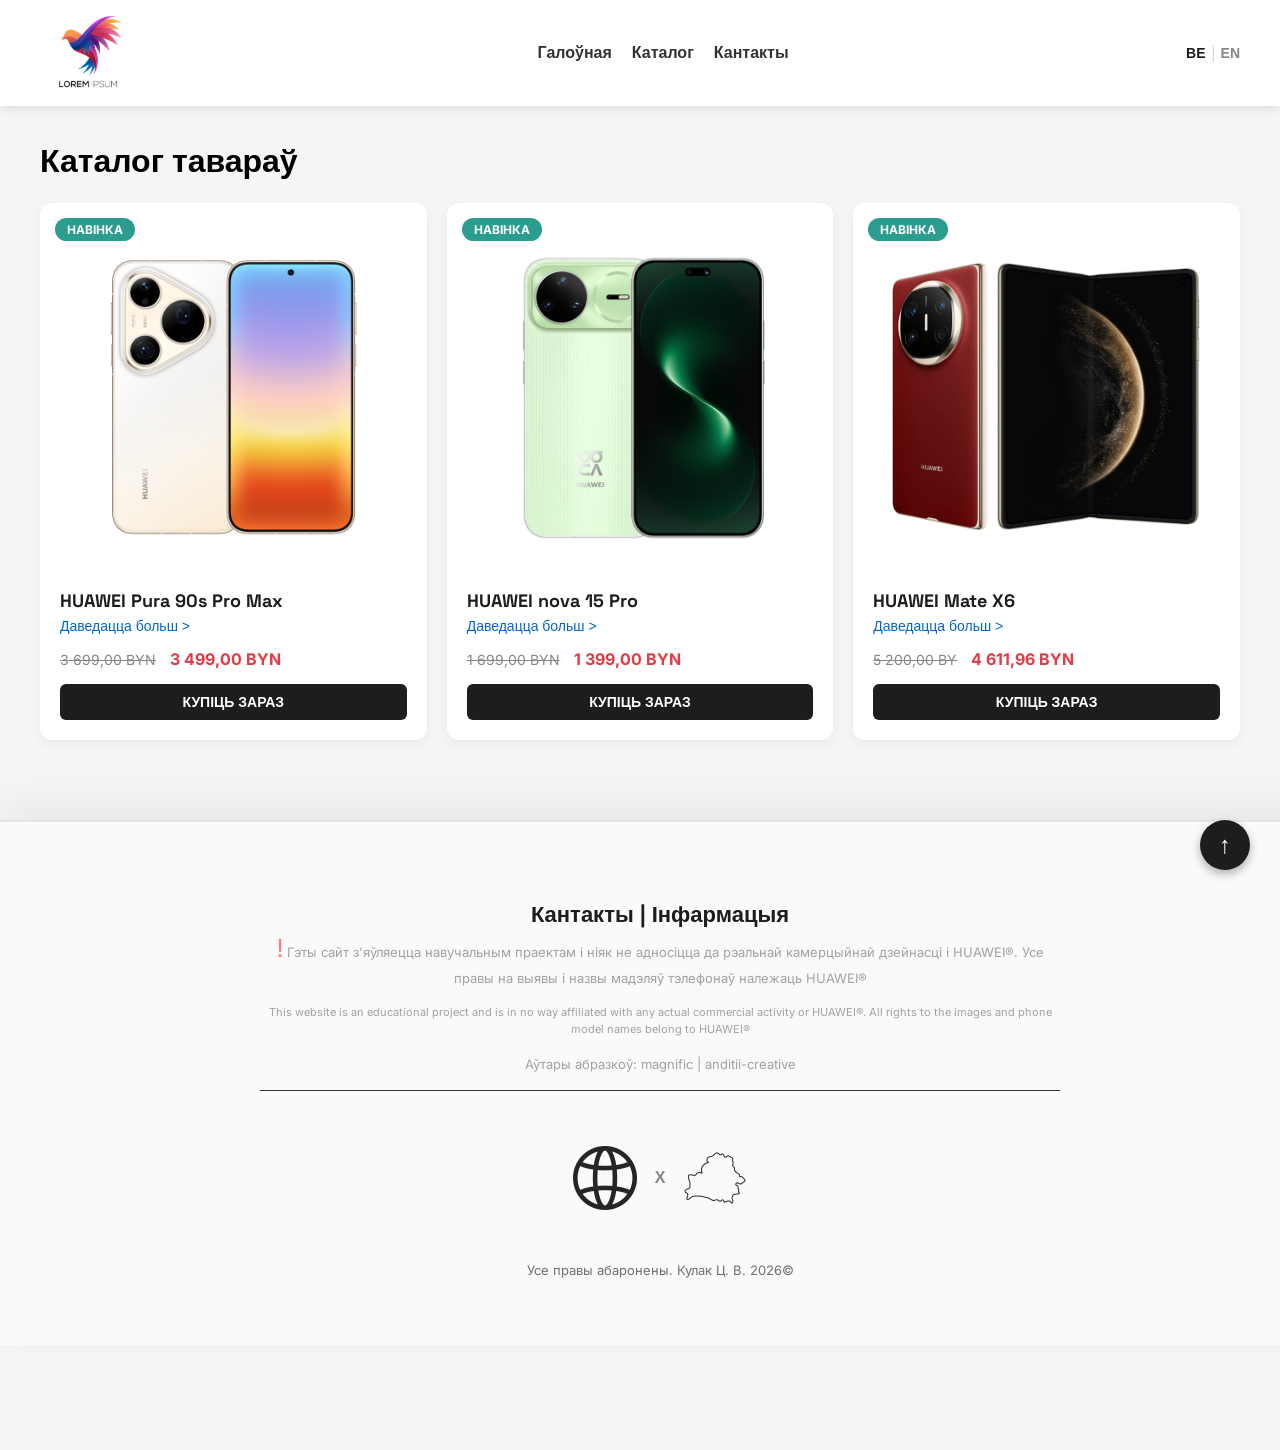
==== index.html @ 528feaa7 "Load Project" ====
<!DOCTYPE html>
<html lang="be">
<head>
  <meta charset="UTF-8">
  <meta name="viewport" content="width=device-width, initial-scale=1.0">
  <title>Demo Store</title>
  <link rel="stylesheet" href="css/index.css">
  <link rel="preconnect" href="https://fonts.googleapis.com">
  <link rel="preconnect" href="https://fonts.gstatic.com" crossorigin>
  <link href="https://fonts.googleapis.com/css2?family=Inter:ital,opsz,wght@0,14..32,100..900;1,14..32,100..900&family=Space+Grotesk:wght@300..700&display=swap" rel="stylesheet">

</head>
<body>

  <header>
    <nav class="header-nav">
      <a href="#">
        <img src="img/logo.png" alt="logo" class="logo">
      </a>
      <ul class="header-links">
        <li><a href="#">Галоўная</a></li>
        <li><a href="#">Каталог</a></li>
        <li><a href="#">Кантакты</a></li>
      </ul>

      <div class="lang-switch">
        <a href="index.html" class="lang-item active">BE</a>
        <span class="lang-separator">|</span>
        <a href="index-en.html" class="lang-item off">EN</a>
      </div>

    </nav>
  </header>

  <main class="store-content">
    <h1>Каталог тавараў</h1>
    <div class="products-container">
      <!-- card 1 -->
      <div class="product-card">
        <span class="badge-new">Навінка</span>
        <img src="img/pura90s-pro-max.png" alt="product image" class="product-image">
        <h3 class="product-title">HUAWEI Pura 90s Pro Max</h3>
        <a href="#" class="product-description">Даведацца больш ></a>
        <p class="product-price"><s>3 699,00 BYN</s> <span>3 499,00 BYN</span></p>
        <button class="product-btn">КУПІЦЬ ЗАРАЗ</button>
      </div>
      <!-- card 2 -->
      <div class="product-card">
        <span class="badge-new">Навінка</span>
        <img src="img/all-nova15-pro.jpg" alt="product image" class="product-image">
        <h3 class="product-title">HUAWEI nova 15 Pro</h3>
        <a href="#" class="product-description">Даведацца больш ></a>
        <p class="product-price"><s>1 699,00 BYN</s> <span>1 399,00 BYN</span></p>
        <button class="product-btn">КУПІЦЬ ЗАРАЗ</button>
      </div>
      <!-- card 3 -->
      <div class="product-card">
        <span class="badge-new">Навінка</span>
        <img src="img/shelf-huawei-mate-x6.png" alt="product image" class="product-image">
        <h3 class="product-title">HUAWEI Mate X6</h3>
        <a href="#" class="product-description">Даведацца больш ></a>
        <p class="product-price"><s>5 200,00 BY</s> <span>4 611,96 BYN</span></p>
        <button class="product-btn">КУПІЦЬ ЗАРАЗ</button>
      </div>
    </div>
  </main>
  <footer>
    <div class="footer-container">
      <h2>Кантакты | Інфармацыя</h2>
      <p><span>!</span> Гэты сайт з'яўляецца навучальным праектам і ніяк не адносіцца да рэальнай камерцыйнай дзейнасці і HUAWEI®. Усе правы на выявы і назвы мадэляў тэлефонаў належаць HUAWEI®</p>
    <p style="font-size: 11px;">This website is an educational project and is in no way affiliated with any actual commercial activity or HUAWEI®. All rights to the images and phone model names belong to HUAWEI®</p>
    <p>Аўтары абразкоў: magnific | anditii-creative</p>
    <hr class="footer-line">
    </div>
    <div class="footer-accent-row">
      <img src="img/world.png" alt="Globe" class="icon-accent">
      
      <span class="accent-multiply">X</span>
      
      <img src="img/belarus.png" alt="Belarus Flag" class="icon-accent">
    </div>
    <p class="rights">Усе правы абаронены. Кулак Ц. В. 2026©</p>
  </footer>
  <a href="#" class="btn-up">↑</a>
</body>
</html>
---- css/index.css ----
body {
  margin: 0;
  padding-top: 100px;
  background: #f5f5f7;
  font-family: Arial, sans-serif;
  height: 150vh;
  width: 100%;
  overflow-x: hidden;
}

.logo {
  width: 100px;
}

h1,h2,h3 {
  font-family: "Space Grotesk", sans-serif;
  font-optical-sizing: auto;
  font-weight: 700;
  font-style: normal;
}

p, span {
  font-family: "Inter", sans-serif;
  font-optical-sizing: auto;
  font-weight: 400;
  font-style: normal;
}

header {
  position: fixed;
  top: 0;
  left: 0;
  width: 100%;
  background: #ffffff;
  box-shadow: 0 2px 10px rgba(0, 0, 0, 0.1);
  z-index: 100;
}

.header-nav {
  display: flex;
  justify-content: space-between;
  align-items: center;
  max-width: 1200px; 
  width: 100%;    
  margin: 0 auto; 
  padding: 10px 20px;     
}

.header-links {
  display: flex;
  gap: 20px;
  list-style: none;
  margin: 0;
  padding: 0;
}

.header-links a {
  display: inline-block;
  text-decoration: none;
  color: #333;
  font-weight: bold;
  transform: scale(1);
  transition: transform 0.5s;
}

.header-links a:hover {
  transform: scale(0.93);
  transition: transform 0.5s;
}

.store-content {
  max-width: 1200px;
  margin: 0 auto;
  padding: 20px;
}

.products-container {
  display: grid;
  grid-template-columns: repeat(auto-fit, minmax(280px, 1fr)); /* функция изучена с ИИ */
  gap: 20px;
  flex-wrap: wrap;
  margin-top: 20px;
}

.product-card {
  position: relative;
  /* flex: 1;
  min-width: 280px; */
  background: #fff;
  border-radius: 12px;
  padding: 20px;
  box-shadow: 0 4px 12px rgba(0,0,0,0.05);
  z-index: 1;
}

.product-card img {
  width: 100%;
}

.badge-new {
  position: absolute;
  top: 15px;
  left: 15px;
  background-color: #2a9d8f;
  color: #fff;
  padding: 4px 12px;
  font-size: 12px;
  font-weight: bold;
  border-radius: 20px;
  text-transform: uppercase;
}

.product-title {
  font-size: 18px;
  margin: 15px 0 5px;
  color: #1d1d1f;
}

.product-description {
  display: inline-block; 
  font-size: 14px;
  color: #0066cc;
  text-decoration: none;
  margin-bottom: 15px;
  transform: scale(1);
  transition: transform 0.5s;
}

.product-description:hover {
  transform: scale(0.98);
  cursor: pointer;

}

.product-price {
  margin-top: auto;
  margin-bottom: 15px;
}

.product-price s {
  color: #86868b;
  font-size: 14px;
  margin-right: 10px;
}

.product-price span {
  color: #e63946;
  font-weight: bold;
  font-size: 16px;
}

.product-btn {
  background-color: #1d1d1f;
  color: white;
  border: none;
  padding: 10px 0;
  border-radius: 6px;
  font-size: 14px;
  font-weight: bold;
  cursor: pointer;
  transition: background-color 0.2s;
  width: 100%;
}

.product-btn:hover {
  background-color: #2a9d8f;
}

.product-btn:active {
  background-color: #2a9d909d;
}

.btn-up {
  position: fixed;
  bottom: 30px;
  right: 30px;
  width: 50px;
  height: 50px;
  background-color: #1d1d1f;
  color: white;
  text-decoration: none;
  display: flex;
  align-items: center;
  justify-content: center;
  font-size: 24px;
  border-radius: 50%;
  box-shadow: 0 4px 10px rgba(0,0,0,0.3);
  z-index: 99;
  transition: background-color 0.2s, transform 0.2s;
}

.btn-up:hover {
  background-color: #2a9d8f;
  transform: scale(1.05);
}

.btn-up:active {
  background-color: #2a9d90ab;
}

html {
  scroll-behavior: smooth; /* Функция изучена с ИИ */
}

.lang-switch {
  display: flex;
  align-items: center;
  gap: 5px;
  font-size: 14px;
  font-weight: bold;
}

.lang-item.active {
  color: #1d1d1f;
  cursor: default;
  pointer-events: none;
  text-decoration: none;
}

.lang-item.off {
  color: #86868b;
  text-decoration: none;
  transition: color 0.2s;
}

.lang-item.off:hover {
  color: #2a9d8f;
}

.lang-separator {
  color: #d2d2d7;
  user-select: none;
}

.product-card {
  transition: transform 0.3s ease, box-shadow 0.3s ease;
}
.product-card:hover {
  transform: translateY(-5px);
  box-shadow: 0 8px 24px rgba(0,0,0,0.12);
}

footer {
  background-color: #fafafa;
   box-shadow: 0 -15px 40px rgba(0, 0, 0, 0.06);
  border-top: 2px solid #e5e5e7;
  color: #1d1d1f; 
  padding: 60px 20px 40px;
  margin-top: 60px;
  font-family: "Inter", sans-serif;
  width: 100%;
  display: flex;
  flex-direction: column;
  align-items: center; 
  text-align: center;
}

footer h2 {
  margin-bottom: 0px;
  font-size: 22px;
}

footer p {
  font-size: 13px;
  color: #a1a1a6;
  line-height: 1.6;
  max-width: 800px;
  margin: 0 0 15px 0;
  
}

footer span {
  color: #ff7c7c;
  font-size: 25px;
}

.rights {
  font-size: 13px;
  color: #6e6e73;
  margin: 30px 0 25px 0;
}

.footer-accent-row {
  display: flex;
  align-items: center;
  justify-content: center;
  gap: 18px;
  margin: 30px 0 20px 0;
}

.icon-accent {
  width: 64px;
  height: 64px;
  opacity: 0.85;
  transition: opacity 0.2s ease, transform 0.2s ease;
  object-fit: contain;
}

.icon-accent:hover {
  opacity: 1;
  transform: scale(1.08);
}

.footer-line {
  border: 0;
  border-top: 1px solid #333336;
  margin-bottom: 25px;
}

.accent-multiply {
  font-family: sans-serif;
  font-size: 16px;
  font-weight: bold;
  color: #86868b;
  user-select: none;
}
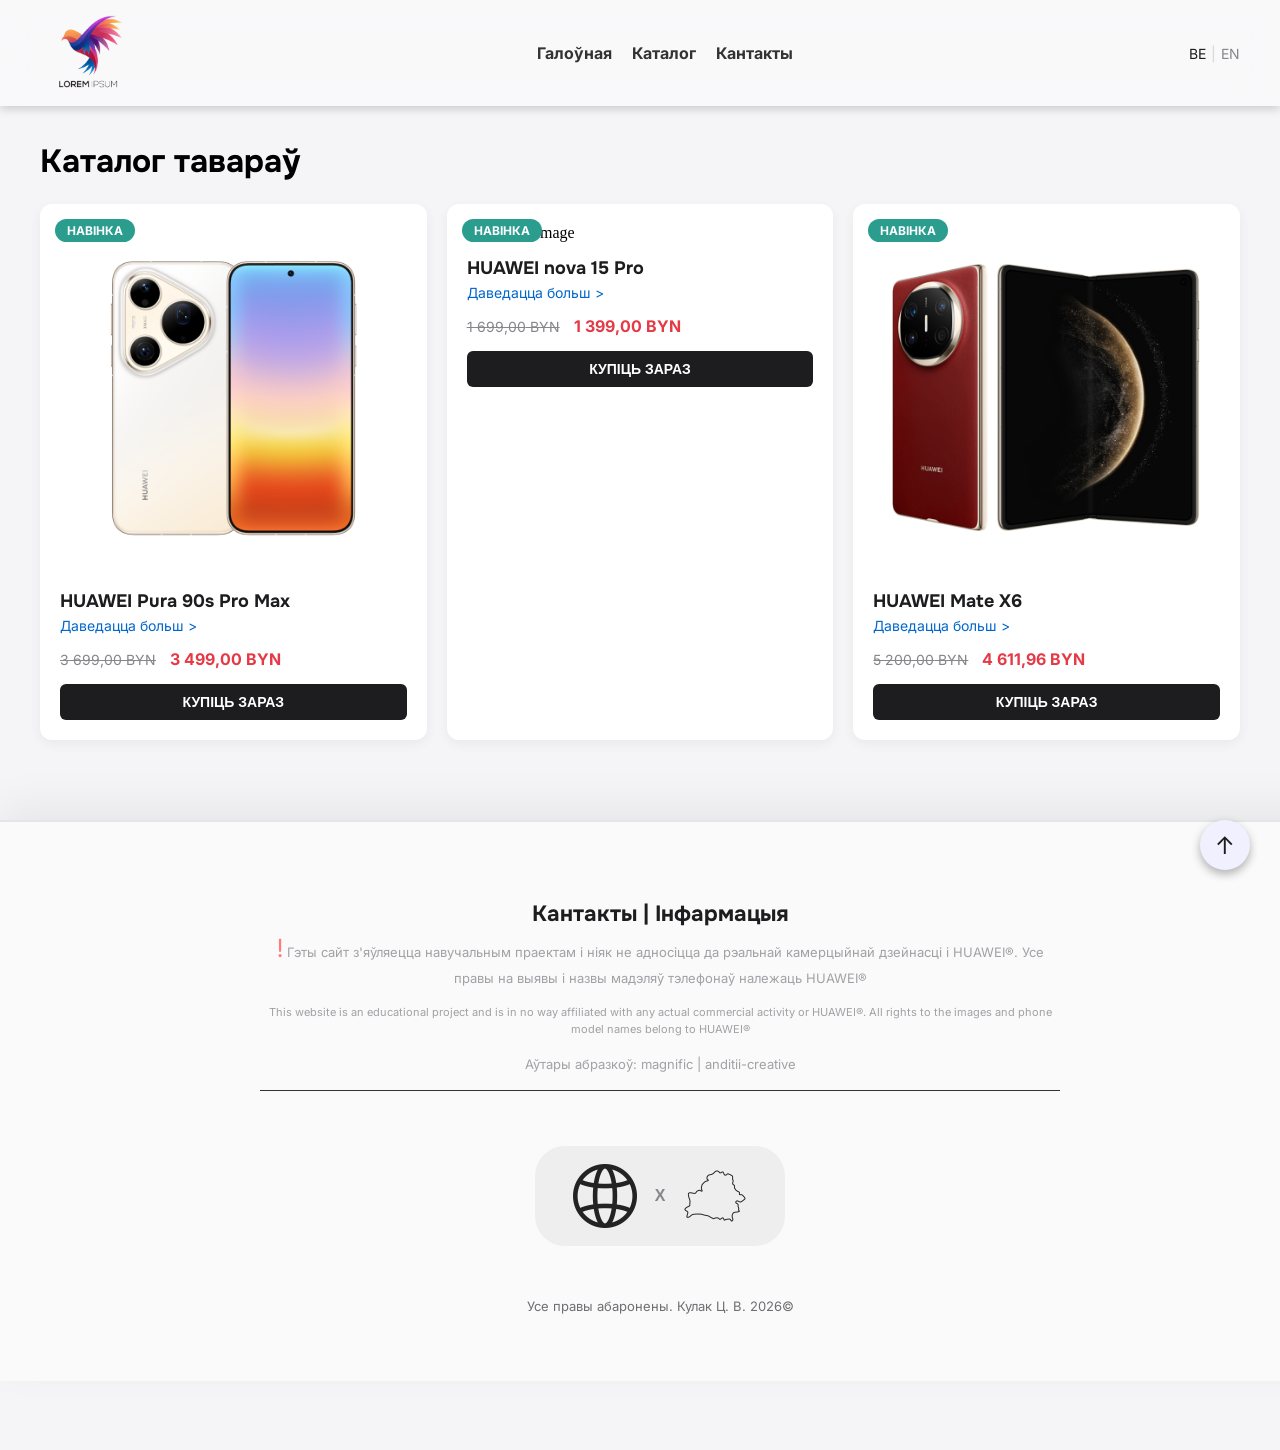
==== commit 47d63f83: "Update index.html" ====
--- a/index.html
+++ b/index.html
@@ -8,6 +8,7 @@
   <link rel="preconnect" href="https://fonts.googleapis.com">
   <link rel="preconnect" href="https://fonts.gstatic.com" crossorigin>
   <link href="https://fonts.googleapis.com/css2?family=Inter:ital,opsz,wght@0,14..32,100..900;1,14..32,100..900&family=Space+Grotesk:wght@300..700&display=swap" rel="stylesheet">
+  <link href="https://fonts.googleapis.com/css2?family=Onest:wght@100..900&display=swap" rel="stylesheet">
 
 </head>
 <body>
@@ -41,16 +42,16 @@
         <img src="img/pura90s-pro-max.png" alt="product image" class="product-image">
         <h3 class="product-title">HUAWEI Pura 90s Pro Max</h3>
         <a href="#" class="product-description">Даведацца больш ></a>
-        <p class="product-price"><s>3 699,00 BYN</s> <span>3 499,00 BYN</span></p>
+        <p class="product-price"><s>3 699,00</s> <span>3 499,00</span></p>
         <button class="product-btn">КУПІЦЬ ЗАРАЗ</button>
       </div>
       <!-- card 2 -->
       <div class="product-card">
         <span class="badge-new">Навінка</span>
-        <img src="img/all-nova15-pro.jpg" alt="product image" class="product-image">
+        <img src="img/all-nova15-pro.png" alt="product image" class="product-image">
         <h3 class="product-title">HUAWEI nova 15 Pro</h3>
         <a href="#" class="product-description">Даведацца больш ></a>
-        <p class="product-price"><s>1 699,00 BYN</s> <span>1 399,00 BYN</span></p>
+        <p class="product-price"><s>1 699,00</s> <span>1 399,00</span></p>
         <button class="product-btn">КУПІЦЬ ЗАРАЗ</button>
       </div>
       <!-- card 3 -->
@@ -59,7 +60,7 @@
         <img src="img/shelf-huawei-mate-x6.png" alt="product image" class="product-image">
         <h3 class="product-title">HUAWEI Mate X6</h3>
         <a href="#" class="product-description">Даведацца больш ></a>
-        <p class="product-price"><s>5 200,00 BY</s> <span>4 611,96 BYN</span></p>
+        <p class="product-price"><s>5 200,00</s> <span>4 611,96</span></p>
         <button class="product-btn">КУПІЦЬ ЗАРАЗ</button>
       </div>
     </div>
@@ -83,4 +84,4 @@
   </footer>
   <a href="#" class="btn-up">↑</a>
 </body>
-</html>+</html>
--- a/css/index.css
+++ b/css/index.css
@@ -2,7 +2,6 @@
   margin: 0;
   padding-top: 100px;
   background: #f5f5f7;
-  font-family: Arial, sans-serif;
   height: 150vh;
   width: 100%;
   overflow-x: hidden;
@@ -12,14 +11,32 @@
   width: 100px;
 }
 
-h1,h2,h3 {
+:lang(be) h1, :lang(be) h2, :lang(be) h3 {
+  font-family: "Onest", sans-serif;
+  font-optical-sizing: auto;
+  font-weight: 700;
+  font-style: normal;
+}
+
+:lang(en) h1, :lang(en) h2, :lang(en) h3 {
   font-family: "Space Grotesk", sans-serif;
   font-optical-sizing: auto;
   font-weight: 700;
   font-style: normal;
 }
 
-p, span {
+:lang(be) .product-price span::after, 
+:lang(be) .product-price s::after {
+  content: " BYN";
+}
+
+:lang(en) .product-price span::before, 
+:lang(en) .product-price s::before {
+  content: "$";
+}
+
+
+p, span, a {
   font-family: "Inter", sans-serif;
   font-optical-sizing: auto;
   font-weight: 400;
@@ -31,8 +48,10 @@
   top: 0;
   left: 0;
   width: 100%;
-  background: #ffffff;
-  box-shadow: 0 2px 10px rgba(0, 0, 0, 0.1);
+  background: rgba(255, 255, 255, 0.4); 
+  backdrop-filter: blur(20px);
+  -webkit-backdrop-filter: blur(20px); 
+  box-shadow: 0 2px 10px rgba(0, 0, 0, 0.2);
   z-index: 100;
 }
 
@@ -91,10 +110,27 @@
   padding: 20px;
   box-shadow: 0 4px 12px rgba(0,0,0,0.05);
   z-index: 1;
-}
+  transition: margin-top 0.3s ease, box-shadow 0.3s ease;
+  margin-top: 0;
+  opacity: 0;
+  transform: translateY(20px);
+  animation: cardLoadIn 0.6s cubic-bezier(0.25, 1, 0.5, 1) forwards;
+  transition: margin-top 0.4s cubic-bezier(0.25, 1, 0.5, 1), box-shadow 0.4s cubic-bezier(0.25, 1, 0.5, 1);
+}
+
+
+.product-card:hover {
+  margin-top: -8px; 
+  box-shadow: 0 12px 30px rgba(42, 157, 144, 0.45);
+} 
 
 .product-card img {
   width: 100%;
+  transition: transform 0.4s cubic-bezier(0.25, 1, 0.5, 1);
+}
+
+.product-card:hover img {
+  transform: scale(1.05); 
 }
 
 .badge-new {
@@ -176,8 +212,8 @@
   right: 30px;
   width: 50px;
   height: 50px;
-  background-color: #1d1d1f;
-  color: white;
+  background: #f0f0ff;
+  color: #1d1d1f;
   text-decoration: none;
   display: flex;
   align-items: center;
@@ -220,7 +256,6 @@
 .lang-item.off {
   color: #86868b;
   text-decoration: none;
-  transition: color 0.2s;
 }
 
 .lang-item.off:hover {
@@ -232,17 +267,9 @@
   user-select: none;
 }
 
-.product-card {
-  transition: transform 0.3s ease, box-shadow 0.3s ease;
-}
-.product-card:hover {
-  transform: translateY(-5px);
-  box-shadow: 0 8px 24px rgba(0,0,0,0.12);
-}
-
 footer {
   background-color: #fafafa;
-   box-shadow: 0 -15px 40px rgba(0, 0, 0, 0.06);
+  box-shadow: 0 -15px 40px rgba(0, 0, 0, 0.06);
   border-top: 2px solid #e5e5e7;
   color: #1d1d1f; 
   padding: 60px 20px 40px;
@@ -286,6 +313,10 @@
   justify-content: center;
   gap: 18px;
   margin: 30px 0 20px 0;
+  width: 250px;
+  height: 100px;
+  background: #eeeeee;
+  border-radius: 30px;
 }
 
 .icon-accent {
@@ -298,7 +329,9 @@
 
 .icon-accent:hover {
   opacity: 1;
-  transform: scale(1.08);
+  transform: scale(1.12); 
+  filter: drop-shadow(0 0 8px rgba(0, 0, 0, 0.2));
+  cursor: pointer;
 }
 
 .footer-line {
@@ -315,3 +348,77 @@
   user-select: none;
 }
 
+@keyframes cardLoadIn {
+  to {
+    opacity: 1;
+    transform: translateY(0);
+  }
+}
+
+.product-card:nth-child(1) { animation-delay: 0.1s; }
+.product-card:nth-child(2) { animation-delay: 0.2s; }
+.product-card:nth-child(3) { animation-delay: 0.3s; }
+
+/* @media (prefers-color-scheme: dark) {
+  body {
+    background-color: #000000;
+    color: #f5f5f7;
+  }
+
+  header {
+    background: rgba(29, 29, 31, 0.75);
+    border-bottom: 1px solid #333;
+  }
+
+  .product-card {
+    background: #1c1c1e;
+    box-shadow: 0 4px 12px rgba(0,0,0,0.5);
+  }
+
+  .header-links a {
+    color: #f5f5f7;
+  }
+
+  .lang-item.active {
+    color: #f5f5f7;
+  }
+
+  .product-description {
+    color: #64b5f6;
+  }
+  .product-btn {
+    background-color: #ffffff;
+    color: #1d1d1f;
+  }
+
+  .product-btn:hover {
+    color: #ffffff;
+  }
+
+  footer {
+    background-color: #121214; 
+    border-top: 2px solid #2a9d8f; 
+    box-shadow: inset 0 15px 30px rgba(42, 157, 143, 0.08); 
+    color: #ffffff; 
+  }
+
+  .footer-accent-row {
+    width: 250px;
+    height: 100px;
+    background: rgba(255, 255, 255, 0.03);
+    border-radius: 30px;
+  }
+
+  .icon-accent {
+    filter: invert(1); 
+  }
+
+  .icon-accent:hover {
+    filter: invert(1) drop-shadow(0 0 8px #2a9d8f);
+  }
+
+  .btn-up {
+    background: #1c1c1e;
+    color: white;
+  }
+} */
